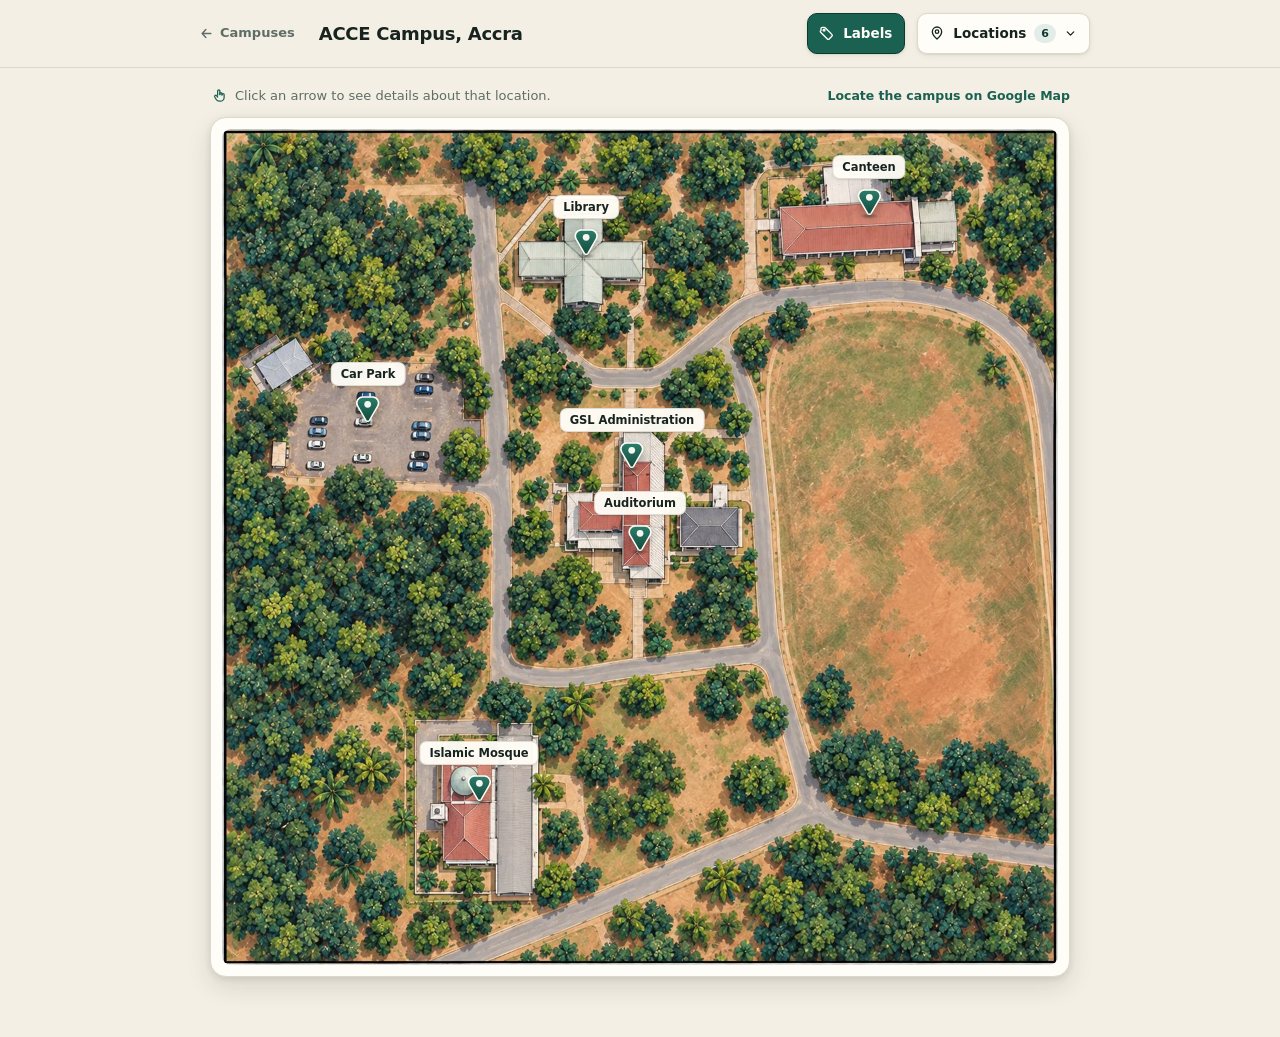
==== acce-campus-map.html @ d16c70fb "ACCE Campus update" ====
<!doctype html>
<html lang="en">
<head>
<meta charset="utf-8">
<meta name="viewport" content="width=device-width, initial-scale=1">
<title>ACCE Campus Map</title>
<meta name="description" content="Interactive map of the Ghana School of Law campus at Accra College of Education, East Legon.">
<link rel="stylesheet" href="assets/css/base.css">
<link rel="stylesheet" href="assets/css/map.css">
<link rel="stylesheet" href="assets/css/map-precinct.css">
<script src="assets/js/icons.js" defer></script>
<script src="assets/js/map-core.js" defer></script>
<script src="assets/data/acce.js" defer></script>
<script src="assets/js/precinct-map.js" defer></script>
</head>
<body>

<!-- Shared gradients for the pointer bodies. Referenced by fill:url(#id) in CSS. -->
<svg width="0" height="0" aria-hidden="true" style="position:absolute">
  <defs>
    <linearGradient id="gradGreen" x1="0" y1="0" x2="0" y2="1">
      <stop offset="0%" stop-color="#2c7d6a"/><stop offset="100%" stop-color="#124a3d"/>
    </linearGradient>
    <linearGradient id="gradGreenLit" x1="0" y1="0" x2="0" y2="1">
      <stop offset="0%" stop-color="#3d9a84"/><stop offset="100%" stop-color="#17604f"/>
    </linearGradient>
    <linearGradient id="gradGold" x1="0" y1="0" x2="0" y2="1">
      <stop offset="0%" stop-color="#eeb254"/><stop offset="100%" stop-color="#b1741f"/>
    </linearGradient>
  </defs>
</svg>

<header>
  <div class="wrap bar">
    <a class="back" href="campuses.html">
      <svg viewBox="0 0 24 24" fill="none" stroke="currentColor" stroke-width="2.2" stroke-linecap="round" stroke-linejoin="round" aria-hidden="true">
        <path d="M19 12H6M11 5.5L5 12l6 6.5"/>
      </svg>
      <span>Campuses</span>
    </a>
    <div class="title"><h1>ACCE Campus, Accra</h1></div>

    <button class="lbl-btn" id="btnLabels" type="button" aria-pressed="true" title="Show or hide the arrows and names">
      <svg viewBox="0 0 24 24" fill="none" stroke="currentColor" stroke-width="2" stroke-linecap="round" stroke-linejoin="round" aria-hidden="true">
        <path d="M3 8.4V5.5a2 2 0 0 1 2-2h2.9a2 2 0 0 1 1.4.6l10 10a2 2 0 0 1 0 2.8l-4 4a2 2 0 0 1-2.8 0l-10-10a2 2 0 0 1-.6-1.4z"/>
        <circle cx="7.6" cy="7.6" r="1.4"/>
      </svg>
      <span class="label">Labels</span>
    </button>

    <div class="browse">
      <button class="browse-btn" id="browseBtn" type="button" aria-expanded="false" aria-controls="browsePanel" aria-haspopup="listbox">
        <svg class="lead" viewBox="0 0 24 24" fill="none" stroke="currentColor" stroke-width="2" stroke-linecap="round" stroke-linejoin="round" aria-hidden="true">
          <path d="M12 21s7-6.1 7-11a7 7 0 1 0-14 0c0 4.9 7 11 7 11z"/><circle cx="12" cy="10" r="2.6"/>
        </svg>
        <span class="label">Locations</span>
        <span class="badge" id="badge">0</span>
        <svg class="chev" viewBox="0 0 24 24" fill="none" stroke="currentColor" stroke-width="2.4" stroke-linecap="round" stroke-linejoin="round" aria-hidden="true">
          <path d="M6 9l6 6 6-6"/>
        </svg>
      </button>

      <div class="panel" id="browsePanel" hidden>
        <ul id="list" role="listbox" aria-label="Campus locations"></ul>
      </div>
    </div>
  </div>
</header>

<div class="wrap">
  <main>
    <p class="hint">
      <svg viewBox="0 0 24 24" fill="none" stroke="currentColor" stroke-width="2" stroke-linecap="round" stroke-linejoin="round" aria-hidden="true">
        <path d="M9 11.5V4.8a1.8 1.8 0 1 1 3.6 0v5.4"/>
        <path d="M12.6 10.6V9a1.7 1.7 0 1 1 3.4 0v1.9"/>
        <path d="M16 11.2v-.7a1.7 1.7 0 1 1 3.4 0V15a6 6 0 0 1-6 6h-1.7a6 6 0 0 1-5.2-3l-2.1-3.6a1.8 1.8 0 0 1 3-2l1.6 2"/>
      </svg>
      Click an arrow to see details about that location.
      <a class="campus-gps" href="https://www.google.com/maps?q=5.65785,-0.16108"
         target="_blank" rel="noopener">Locate the campus on Google Map</a>
    </p>

    <div class="stage">
      <div class="canvas" id="canvas">
        <img class="plan" id="plan" src="assets/img/acce/acce-campus-plan.webp" alt="Illustrated plan of the Accra College of Education campus">
        <!-- viewBox must match the coordinate space the landmark data uses. -->
        <svg class="landmarks" id="landmarks" viewBox="0 0 1254 1254" preserveAspectRatio="none" aria-hidden="true"></svg>
        <div class="pins" id="pins"></div>
        <div class="info" id="info" role="dialog" aria-labelledby="info-title" hidden></div>
      </div>
    </div>
  </main>
</div>

</body>
</html>
---- assets/css/base.css ----
/* =============================================================================
   base.css — design tokens, reset and page shell.
   Loaded first by every page in the site.
   ========================================================================== */

:root{
  /* palette */
  --ink:#17231f;
  --muted:#5f6d67;
  --paper:#f4efe4;
  --surface:#fffdf7;
  --line:#ded8cb;
  --green:#1a6152;
  --green-700:#0d392f;
  --green-100:#e2ece8;
  --gold:#d29433;
  --gold-700:#8a5f1c;

  /* elevation */
  --shadow-sm:0 1px 2px rgba(23,35,31,.10), 0 2px 6px rgba(23,35,31,.06);
  --shadow-md:0 2px 6px rgba(23,35,31,.10), 0 10px 24px rgba(23,35,31,.12);
  --shadow-lg:0 6px 16px rgba(23,35,31,.14), 0 28px 56px rgba(23,35,31,.20);

  /* type — Fraunces carries the display voice on the pages that load it; the
     system sans stays the UI and reading face everywhere. */
  --display:"Fraunces",ui-serif,Georgia,"Times New Roman",serif;

  /* motion */
  --spring:cubic-bezier(.34,1.56,.64,1);
  --ease:cubic-bezier(.16,1,.3,1);

  /* layout — pages override this to widen the content column */
  --wrap:900px;
}

/* ---------- reset ---------- */
*{
  box-sizing:border-box;
  scrollbar-width:thin;
  scrollbar-color:#c7c0b1 transparent;
}
html{-webkit-text-size-adjust:100%}
body{
  margin:0; background:var(--paper); color:var(--ink);
  font:400 16px/1.55 ui-sans-serif,system-ui,"Segoe UI",Roboto,"Helvetica Neue",sans-serif;
  -webkit-font-smoothing:antialiased;
}

/* Browser surfaces themed from the palette rather than left at defaults. */
::selection{background:var(--green-100); color:var(--green-700)}
:focus-visible{outline:2px solid var(--green); outline-offset:2px; border-radius:6px}
::-webkit-scrollbar{width:10px; height:10px}
::-webkit-scrollbar-thumb{
  background:#c7c0b1; border-radius:99px;
  border:3px solid transparent; background-clip:content-box;
}
::-webkit-scrollbar-thumb:hover{background:#a9a294; background-clip:content-box}

/* ---------- shell ---------- */
.wrap{max-width:var(--wrap); margin:0 auto; padding:0 20px}

@media(max-width:720px){
  .wrap{padding:0 13px}
}
---- assets/css/map.css ----
/* =============================================================================
   map.css — the interactive campus map shell, shared by every map page.
   Requires base.css. A page then loads exactly one variant stylesheet:
   map-makola.css (traced building footprints) or map-precinct.css (halos).
   ========================================================================== */

/* ---------- header ---------- */
header{
  position:sticky; top:0; z-index:60;
  background:rgba(244,239,228,.9); backdrop-filter:blur(12px);
  border-bottom:1px solid var(--line);
}
.bar{display:flex; align-items:center; gap:12px; padding:13px 0}
.back{
  display:flex; align-items:center; gap:6px; flex:none;
  padding:7px 11px 7px 8px; border-radius:9px; text-decoration:none;
  font-size:13px; font-weight:600; color:var(--muted);
  border:1px solid transparent; transition:background-color .16s, color .16s;
}
.back:hover{background:var(--green-100); color:var(--green-700)}
.back svg{width:15px; height:15px}
.title{min-width:0; margin-right:auto}
.title h1{
  margin:0; font-size:18px; font-weight:650; letter-spacing:-.015em;
  white-space:nowrap; overflow:hidden; text-overflow:ellipsis;
}

/* ---------- header pill buttons ---------- */
.lbl-btn,.browse-btn{
  display:flex; align-items:center; gap:8px; flex:none;
  padding:9px 12px 9px 11px; font:inherit; font-size:13.5px; font-weight:600;
  color:var(--ink); background:var(--surface); cursor:pointer;
  border:1px solid var(--line); border-radius:10px; box-shadow:var(--shadow-sm);
  transition:border-color .16s, box-shadow .16s, background-color .16s, color .16s;
}
.lbl-btn:hover,.browse-btn:hover{border-color:rgba(26,97,82,.55); box-shadow:var(--shadow-md)}
.lbl-btn[aria-pressed="true"],
.browse-btn[aria-expanded="true"]{background:var(--green); color:#fffdf7; border-color:var(--green-700)}
.lbl-btn svg,.browse-btn .lead{width:16px; height:16px; flex:none}
.browse-btn .chev{width:13px; height:13px; flex:none; transition:transform .26s var(--ease)}
.browse-btn[aria-expanded="true"] .chev{transform:rotate(180deg)}
.badge{
  padding:1px 7px; border-radius:99px; font-size:11px; font-weight:650;
  background:var(--green-100); color:var(--green-700); font-variant-numeric:tabular-nums;
}
.browse-btn[aria-expanded="true"] .badge{background:rgba(255,253,247,.2); color:#fffdf7}

/* ---------- locations dropdown ---------- */
.browse{position:relative; flex:none}
.panel{
  position:absolute; top:calc(100% + 9px); right:0; width:340px; z-index:70;
  background:var(--surface); border:1px solid var(--line);
  border-radius:13px; box-shadow:var(--shadow-lg); overflow:hidden;
  animation:drop .24s var(--ease) both;
}
.panel[hidden]{display:none}
@keyframes drop{
  from{opacity:0; transform:translateY(-8px) scale(.98)}
  to  {opacity:1; transform:none}
}

/* Bounded so the panel never blankets the map behind it. */
#list{
  list-style:none; margin:0; padding:7px;
  max-height:min(42vh, 320px); overflow:auto; overscroll-behavior:contain;
  display:flex; flex-direction:column; gap:3px;
}
#list button{
  width:100%; display:flex; align-items:center; gap:10px;
  text-align:left; cursor:pointer; font:inherit; color:inherit;
  background:none; border:0; border-radius:9px; padding:9px;
  transition:background-color .13s;
}
#list button:hover,#list button.active{background:var(--green-100)}
#list button[aria-current="true"]{background:#f8ecd8}
#list .glyph{
  flex:none; width:25px; height:25px; border-radius:7px;
  display:grid; place-items:center; background:var(--green-100); color:var(--green);
}
#list button:hover .glyph,#list button.active .glyph{background:var(--surface)}
#list button[aria-current="true"] .glyph{background:var(--surface); color:var(--gold-700)}
#list .glyph svg{width:14px; height:14px}
#list .txt{min-width:0}
#list b{
  display:block; font-weight:600; font-size:13.5px; letter-spacing:-.005em;
  overflow:hidden; text-overflow:ellipsis; white-space:nowrap;
}
#list small{
  display:block; color:var(--muted); font-size:12px;
  overflow:hidden; text-overflow:ellipsis; white-space:nowrap;
}

/* ---------- map stage ---------- */
main{padding:18px 0 60px}
.hint{
  display:flex; align-items:center; flex-wrap:wrap; gap:8px;
  margin:0 0 11px 2px; font-size:13px; color:var(--muted);
}
.hint svg{width:15px; height:15px; flex:none; color:var(--green)}
.campus-gps{margin-left:auto; font-size:12.5px; font-weight:600; color:var(--green); text-decoration:none}
.campus-gps:hover{text-decoration:underline}
@media(max-width:620px){ .campus-gps{margin-left:0; flex:1 1 100%} }

.stage{
  position:relative; background:var(--surface);
  border:1px solid var(--line); border-radius:16px;
  padding:11px; box-shadow:var(--shadow-md);
}
.canvas{position:relative; border-radius:9px; overflow:hidden; background:#efe6e6}

/* ---------- bouncing map pointers ----------
   The tip of each pointer rests on its plan coordinate, so .pin is anchored
   bottom-centre. .bob carries the loop; .ground stays planted and shrinks as
   the pointer lifts, which is what actually sells the height. */
.pins{position:absolute; inset:0; z-index:1}
.pins.off .pin{display:none}
.pins.off .pin.on{display:flex}   /* a place picked from the list still shows */

.pin{
  position:absolute; transform:translate(-50%,-100%);
  display:flex; flex-direction:column; align-items:center;
  padding:0; border:0; background:none; cursor:pointer;
  font:inherit; color:inherit; line-height:1;
}
.bob{
  display:flex; flex-direction:column; align-items:center; gap:5px;
  will-change:transform;
  animation:bob var(--dur,2s) ease-in-out var(--d,0ms) infinite;
}
@keyframes bob{
  0%,100%{transform:translateY(0)}
  50%    {transform:translateY(-13px)}
}
.ground{
  width:19px; height:6px; margin-top:-3px; border-radius:50%;
  background:radial-gradient(ellipse at center, rgba(23,35,31,.45), rgba(23,35,31,0) 72%);
  animation:groundshadow var(--dur,2s) ease-in-out var(--d,0ms) infinite;
}
@keyframes groundshadow{
  0%,100%{transform:scale(1);   opacity:.85}
  50%    {transform:scale(.66); opacity:.4}
}
.arrow{display:block; width:28px; height:32px; filter:drop-shadow(0 3px 4px rgba(23,35,31,.33))}
.arrow .body{fill:url(#gradGreen); stroke:#fffdf7; stroke-width:1.6}
.arrow .eye{fill:#fffdf7; opacity:.95}

/* Full building names, wrapped to keep each chip narrow enough not to
   collide with its neighbours. Each variant sets its own width and backdrop. */
.chip{
  padding:4px 9px; border-radius:7px;
  text-align:center; text-wrap:balance; line-height:1.22;
  font-size:11.5px; font-weight:600; letter-spacing:-.005em; color:var(--ink);
  box-shadow:var(--shadow-sm);
  transition:background-color .2s var(--ease), color .2s var(--ease),
             border-color .2s, box-shadow .28s var(--ease), transform .3s var(--spring);
}

/* hover / keyboard focus: bounce faster, and light the chip up */
.pin:hover,.pin:focus-visible{z-index:4}
.pin:hover .bob,.pin:focus-visible .bob,.pin.hot .bob,
.pin:hover .ground,.pin:focus-visible .ground,.pin.hot .ground{animation-duration:1.05s}
.pin:hover .chip,.pin:focus-visible .chip,.pin.hot .chip{
  transform:scale(1.08); background:var(--green); color:#fffdf7;
  border-color:var(--green-700); box-shadow:var(--shadow-md);
}
.pin:hover .arrow .body,.pin:focus-visible .arrow .body,.pin.hot .arrow .body{fill:url(#gradGreenLit)}
.pin:focus-visible{outline:none}
.pin:focus-visible .chip{outline:2px solid var(--green); outline-offset:3px}

/* selected: the pointer stops bouncing and plants itself. Closing the card
   puts it back in the loop. */
.pin.on{z-index:5}
.pin.on .bob{animation:land .5s var(--spring) both}
.pin.on .ground{animation:none; transform:scale(1.05); opacity:.9}
@keyframes land{
  0%  {transform:translateY(-13px)}
  60% {transform:translateY(2px)}
  100%{transform:translateY(0)}
}
.pin.on .arrow{width:32px; height:37px; filter:drop-shadow(0 4px 7px rgba(23,35,31,.38))}
.pin.on .arrow .body{fill:url(#gradGold); stroke:#fffdf7}
.pin.on .chip{
  transform:scale(1.08); background:var(--gold); color:#2a1c05;
  border-color:var(--gold-700); box-shadow:var(--shadow-md);
}

/* nothing loops while the map is off screen */
.canvas.rest .bob,.canvas.rest .ground{animation-play-state:paused}

/* ---------- anchored details card ---------- */
.info{
  position:absolute; z-index:30;
  left:var(--px); top:var(--py); width:314px;
  background:var(--surface); border:1px solid var(--line);
  border-radius:14px; box-shadow:var(--shadow-lg);
  transform-origin:var(--ox,0%) var(--oy,50%);
  animation:pop .36s var(--ease) both;
  max-height:calc(100% - 20px); overscroll-behavior:contain;   /* never blanket the map */
}
.info[hidden]{display:none}
@keyframes pop{
  from{opacity:0; transform:scale(.93) translateY(6px)}
  to  {opacity:1; transform:none}
}
.info h2{margin:0 30px 6px 0; font-size:16px; font-weight:680; letter-spacing:-.012em; line-height:1.3}
.info h3{
  margin:15px 0 8px; font-size:11px; font-weight:650;
  text-transform:uppercase; letter-spacing:.085em; color:var(--muted);
}

.facts{display:flex; flex-wrap:wrap; gap:6px}
.fact{
  display:inline-flex; align-items:center; gap:6px;
  padding:4px 10px 4px 8px; border-radius:99px;
  font-size:12px; font-weight:550; color:var(--green-700); background:var(--green-100);
}
.fact svg{width:13px; height:13px; flex:none}

.where{
  margin:12px 0 0; padding:11px 12px; border-radius:10px;
  background:var(--paper); font-size:13px; line-height:1.5; color:var(--ink);
}
.where b{
  display:block; font-size:11px; font-weight:650; text-transform:uppercase;
  letter-spacing:.085em; color:var(--muted); margin-bottom:4px;
}

/* What is inside a building. Used by both map types. */
.rooms{margin:0; padding:0; list-style:none; font-size:13.5px}
.rooms li{
  padding:5px 0 5px 15px; position:relative; line-height:1.4;
  border-top:1px solid rgba(222,216,203,.65);
}
.rooms li:first-child{border-top:0}
.rooms li::before{
  content:""; position:absolute; left:2px; top:12px;
  width:5px; height:5px; border-radius:99px; background:var(--line);
}
.rooms li.match{font-weight:600; color:var(--gold-700)}
.rooms li.match::before{background:var(--gold)}

.close{
  position:absolute; top:11px; right:11px;
  display:grid; place-items:center; width:29px; height:29px;
  border:0; border-radius:8px; background:none; color:var(--muted);
  cursor:pointer; transition:background-color .16s, color .16s;
}
.close:hover{background:var(--green-100); color:var(--green-700)}
.close svg{width:15px; height:15px}

/* ---------- narrow screens ---------- */
@media(max-width:720px){
  .bar{gap:9px; padding:11px 0}
  .title h1{font-size:16px}
  .back span,.lbl-btn .label,.browse-btn .label{display:none}
  .lbl-btn,.browse-btn{padding:8px 10px}
  .panel{position:fixed; left:13px; right:13px; top:auto; width:auto}
  #list{max-height:30vh}         /* the map stays visible behind the panel */
  .hint{font-size:12px}
  .arrow{width:23px; height:27px}
  .pin .chip{display:none}
  .pin.on .chip,.pin.hot .chip{display:block}
  .info{
    position:fixed; left:0; right:0; bottom:0; top:auto; width:auto;
    border-radius:16px 16px 0 0; max-height:62vh; overflow-y:auto;
    animation:sheet .34s var(--ease) both;
  }
  @keyframes sheet{from{opacity:0; transform:translateY(24px)} to{opacity:1; transform:none}}
}

/* Reduced motion: the loop is decorative, so it goes. Selection feedback,
   which carries meaning, stays. */
@media(prefers-reduced-motion:reduce){
  .bob,.ground,.pin.on .bob{animation:none !important; transform:none !important}
  .info,.panel{animation-duration:.01ms}
  .pin:hover .chip,.pin.hot .chip,.pin.on .chip{transform:none}
}
---- assets/css/map-precinct.css ----
/* =============================================================================
   map-precinct.css — the illustrated precinct maps (GIMPA and KNUST).
   Requires base.css and map.css, and must load after both.

   These campuses have no traced building footprints, so a venue is marked by
   a soft halo under its pointer rather than by an outline, and the plan is
   annotated with static road and landmark names.
   ========================================================================== */

/* ---------- the plan ----------
   No fixed aspect ratio: the plan image sets the height, so these pages work
   whatever dimensions the illustration turns out to be. */
.canvas img.plan{display:block; width:100%; height:auto; filter:saturate(.92)}
.pins{z-index:2}

/* ---------- halo in place of a building outline ---------- */
.halo{
  position:absolute; width:var(--r,12%); aspect-ratio:1;
  transform:translate(-50%,-50%); border-radius:50%; pointer-events:none;
  background:radial-gradient(circle, rgba(26,97,82,.30), rgba(26,97,82,.10) 55%, rgba(26,97,82,0) 72%);
  opacity:0; transition:opacity .25s var(--ease);
}
.halo.hot{opacity:1}
.halo.on{
  opacity:1;
  background:radial-gradient(circle, rgba(210,148,51,.52), rgba(210,148,51,.18) 55%, rgba(210,148,51,0) 72%);
}
.halo.on::after{
  content:""; position:absolute; inset:14%; border-radius:50%;
  border:2.5px solid var(--gold); animation:pulse 1.9s var(--ease) infinite;
}
@keyframes pulse{
  0%  {transform:scale(.72); opacity:.95}
  70% {transform:scale(1.25); opacity:0}
  100%{opacity:0}
}
.canvas.rest .halo::after{animation-play-state:paused}

/* ---------- static map labels ----------
   Roads and landmarks, named the way a printed map names them.
   No arrow, no hit area, no detail card. */
.landmarks{position:absolute; inset:0; width:100%; height:100%; pointer-events:none; z-index:1}
.landmarks text{
  paint-order:stroke fill; stroke:#fffdf7; stroke-width:5; stroke-linejoin:round;
  font-family:ui-sans-serif,system-ui,"Segoe UI",Roboto,sans-serif;
}
.landmarks .road{fill:#6b563c; font-size:21px; font-weight:600; letter-spacing:1.6px; text-transform:uppercase}
.landmarks .spot{fill:#3d4034; font-size:20px; font-weight:550; letter-spacing:.2px}
.canvas.nolabels .landmarks{display:none}
@media(max-width:620px){ .landmarks{display:none} }   /* too small to read */

/* ---------- pointer chip ----------
   Wider and near-opaque: these venues are far apart, and the illustrated plan
   is busy enough that a translucent chip would not read. */
.chip{
  max-width:150px;
  background:rgba(255,253,247,.96);
  border:1px solid rgba(222,216,203,.9);
}

/* ---------- details card ----------
   Padding lives on .pad so the photograph can run edge to edge. */
.info{padding:0 0 15px; overflow:hidden; overflow-y:auto}
.pad{padding:15px 17px 0}
/* Declaring a ratio reserves the right space before the file arrives; without
   it the card is measured short on a fresh load and anchored as though it
   were, which clips it. Letterboxed rather than square so a card carrying a
   long list of rooms still fits inside the map. */
.shot{
  display:block; width:100%; aspect-ratio:16/10; object-fit:cover;
  background:var(--paper); border-bottom:1px solid var(--line);
}
.shot.missing{display:none}   /* set by the script when the artwork is absent */
.info .sub{margin:0 0 11px; font-size:13px; line-height:1.45; color:var(--muted)}

.classes{margin:0; padding:0; list-style:none}
.classes li{
  padding:8px 10px; margin-bottom:5px; border-radius:9px;
  background:#f8ecd8; font-size:13px; line-height:1.4;
}
.classes li:last-child{margin-bottom:0}
.classes b{
  display:block; font-size:11px; font-weight:650; letter-spacing:.05em;
  text-transform:uppercase; color:var(--gold-700); margin-bottom:2px;
}
.classes span{display:block; font-weight:600; color:var(--ink)}
.classes small{display:block; margin-top:2px; font-size:12px; color:var(--muted)}

.coords{display:flex; align-items:baseline; gap:8px; margin:10px 0 0; font-size:12.5px; color:var(--ink)}
.coords b{
  font-size:11px; font-weight:650; text-transform:uppercase;
  letter-spacing:.085em; color:var(--muted); flex:none;
}
.coords span{font-variant-numeric:tabular-nums; letter-spacing:-.01em}

.maps{
  display:flex; align-items:center; justify-content:center; gap:8px;
  margin-top:13px; padding:11px 14px; border-radius:10px;
  font-size:13.5px; font-weight:650; text-decoration:none;
  color:#fffdf7; background:var(--green); border:1px solid var(--green-700);
  box-shadow:var(--shadow-sm);
  transition:background-color .16s, transform .16s var(--ease), box-shadow .16s;
}
.maps:hover{background:var(--green-700); transform:translateY(-1px); box-shadow:var(--shadow-md)}
.maps svg{width:15px; height:15px; flex:none}

/* The close button sits over the photograph, so it needs its own ground. */
.close{
  width:30px; height:30px;
  background:rgba(255,253,247,.92); color:var(--ink); box-shadow:var(--shadow-sm);
}

/* ---------- narrow screens ---------- */
@media(max-width:720px){
  .info{max-height:64vh}
}

@media(prefers-reduced-motion:reduce){
  .halo.on::after{animation:none}
}
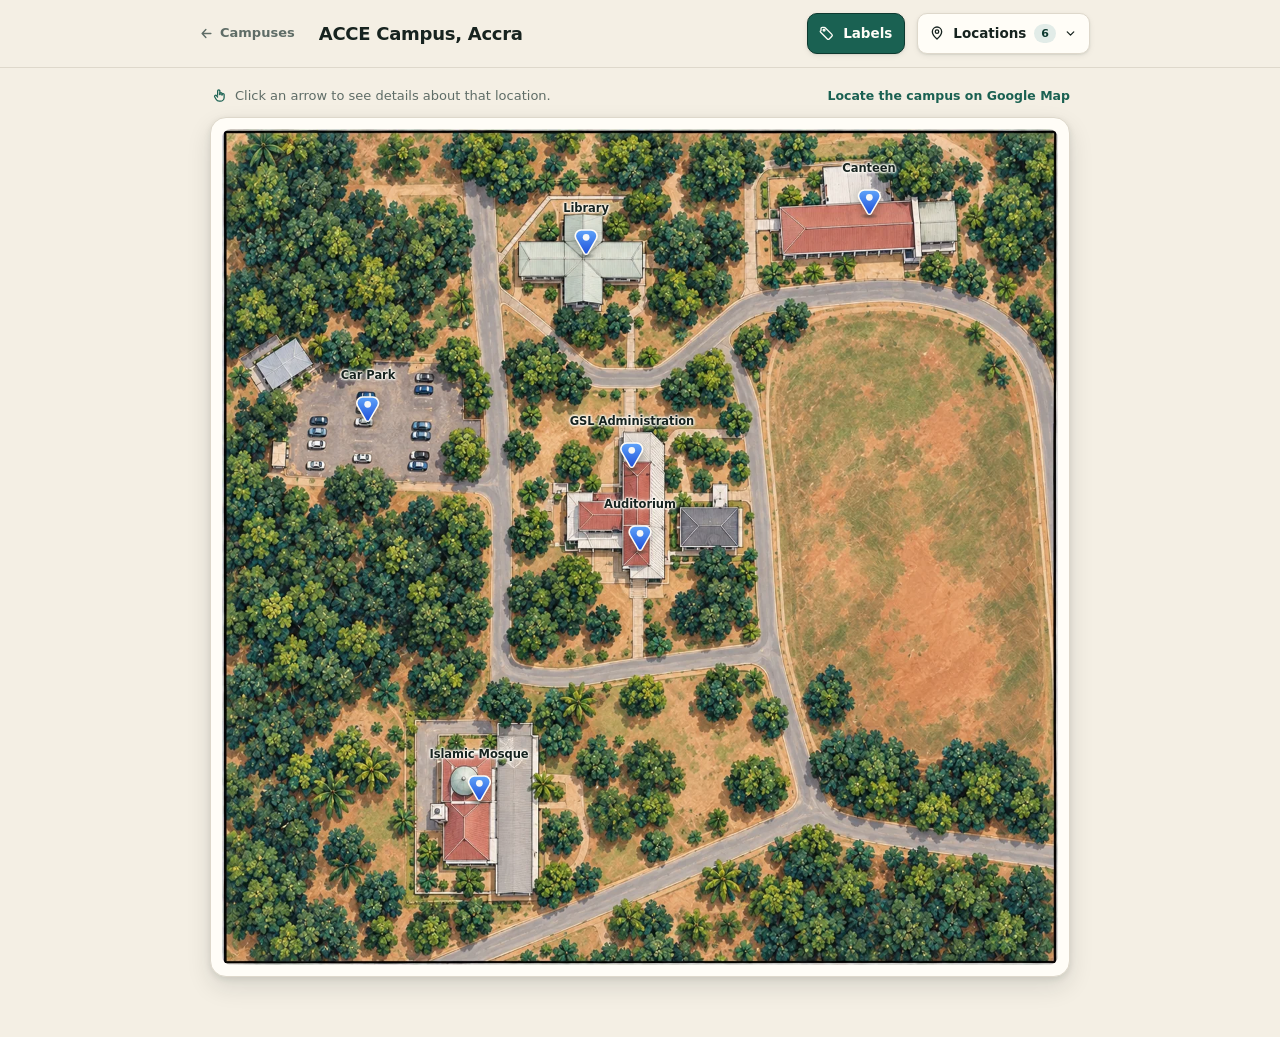
==== commit e372b580: "update on color of arrows" ====
--- a/acce-campus-map.html
+++ b/acce-campus-map.html
@@ -13,7 +13,7 @@
 <script src="assets/data/acce.js" defer></script>
 <script src="assets/js/precinct-map.js" defer></script>
 </head>
-<body>
+<body class="campus-acce">
 
 <!-- Shared gradients for the pointer bodies. Referenced by fill:url(#id) in CSS. -->
 <svg width="0" height="0" aria-hidden="true" style="position:absolute">
@@ -26,6 +26,12 @@
     </linearGradient>
     <linearGradient id="gradGold" x1="0" y1="0" x2="0" y2="1">
       <stop offset="0%" stop-color="#eeb254"/><stop offset="100%" stop-color="#b1741f"/>
+    </linearGradient>
+    <linearGradient id="gradPin" x1="0" y1="0" x2="0" y2="1">
+      <stop offset="0%" stop-color="#60a5fa"/><stop offset="100%" stop-color="#1d4ed8"/>
+    </linearGradient>
+    <linearGradient id="gradPinLit" x1="0" y1="0" x2="0" y2="1">
+      <stop offset="0%" stop-color="#93c5fd"/><stop offset="100%" stop-color="#2563eb"/>
     </linearGradient>
   </defs>
 </svg>
--- a/assets/css/map.css
+++ b/assets/css/map.css
@@ -3,6 +3,39 @@
    Requires base.css. A page then loads exactly one variant stylesheet:
    map-makola.css (traced building footprints) or map-precinct.css (halos).
    ========================================================================== */
+
+/* Each campus uses a marker colour chosen for contrast with its own plan.
+   These variables also drive the linked hover and selected highlights. */
+:root{
+  --marker:#5b4bdb;
+  --marker-strong:#4032a3;
+  --marker-rgb:91,75,219;
+}
+.campus-acce{
+  --marker:#2563eb;
+  --marker-strong:#1d4ed8;
+  --marker-rgb:37,99,235;
+}
+.campus-gimpa{
+  --marker:#d94f3d;
+  --marker-strong:#a93229;
+  --marker-rgb:217,79,61;
+}
+.campus-knust{
+  --marker:#6d4aff;
+  --marker-strong:#4932b3;
+  --marker-rgb:109,74,255;
+}
+.campus-makola{
+  --marker:#007c83;
+  --marker-strong:#005b62;
+  --marker-rgb:0,124,131;
+}
+.campus-upsa{
+  --marker:#673ab7;
+  --marker-strong:#45227f;
+  --marker-rgb:103,58,183;
+}
 
 /* ---------- header ---------- */
 header{
@@ -141,18 +174,29 @@
   50%    {transform:scale(.66); opacity:.4}
 }
 .arrow{display:block; width:28px; height:32px; filter:drop-shadow(0 3px 4px rgba(23,35,31,.33))}
-.arrow .body{fill:url(#gradGreen); stroke:#fffdf7; stroke-width:1.6}
+.arrow .body{fill:url(#gradPin); stroke:#fffdf7; stroke-width:1.6}
 .arrow .eye{fill:#fffdf7; opacity:.95}
 
 /* Full building names, wrapped to keep each chip narrow enough not to
-   collide with its neighbours. Each variant sets its own width and backdrop. */
+   collide with its neighbours. Each variant sets its own width.
+
+   At rest the name carries no plate at all — a panel behind fifteen labels
+   hides more of the plan than the labels are worth. Legibility comes from a
+   tight paper-coloured halo painted around the glyphs instead, which costs
+   only the few pixels the letters themselves occupy. The weight is up a step
+   because text with no card under it needs the extra body. */
 .chip{
   padding:4px 9px; border-radius:7px;
   text-align:center; text-wrap:balance; line-height:1.22;
-  font-size:11.5px; font-weight:600; letter-spacing:-.005em; color:var(--ink);
-  box-shadow:var(--shadow-sm);
+  font-size:11.5px; font-weight:650; letter-spacing:-.005em; color:var(--ink);
+  background:none; border-color:transparent;
+  text-shadow:
+     0   1px 2px rgba(255,253,247,.95),  0 -1px 2px rgba(255,253,247,.95),
+     1px 0   2px rgba(255,253,247,.95), -1px 0   2px rgba(255,253,247,.95),
+     0   0   6px rgba(255,253,247,.85);
   transition:background-color .2s var(--ease), color .2s var(--ease),
-             border-color .2s, box-shadow .28s var(--ease), transform .3s var(--spring);
+             border-color .2s, box-shadow .28s var(--ease),
+             text-shadow .2s var(--ease), transform .3s var(--spring);
 }
 
 /* hover / keyboard focus: bounce faster, and light the chip up */
@@ -160,12 +204,12 @@
 .pin:hover .bob,.pin:focus-visible .bob,.pin.hot .bob,
 .pin:hover .ground,.pin:focus-visible .ground,.pin.hot .ground{animation-duration:1.05s}
 .pin:hover .chip,.pin:focus-visible .chip,.pin.hot .chip{
-  transform:scale(1.08); background:var(--green); color:#fffdf7;
-  border-color:var(--green-700); box-shadow:var(--shadow-md);
-}
-.pin:hover .arrow .body,.pin:focus-visible .arrow .body,.pin.hot .arrow .body{fill:url(#gradGreenLit)}
+  transform:scale(1.08); background:var(--marker-strong); color:#fffdf7;
+  border-color:var(--marker); box-shadow:var(--shadow-md); text-shadow:none;
+}
+.pin:hover .arrow .body,.pin:focus-visible .arrow .body,.pin.hot .arrow .body{fill:url(#gradPinLit)}
 .pin:focus-visible{outline:none}
-.pin:focus-visible .chip{outline:2px solid var(--green); outline-offset:3px}
+.pin:focus-visible .chip{outline:2px solid var(--marker); outline-offset:3px}
 
 /* selected: the pointer stops bouncing and plants itself. Closing the card
    puts it back in the loop. */
@@ -178,10 +222,10 @@
   100%{transform:translateY(0)}
 }
 .pin.on .arrow{width:32px; height:37px; filter:drop-shadow(0 4px 7px rgba(23,35,31,.38))}
-.pin.on .arrow .body{fill:url(#gradGold); stroke:#fffdf7}
+.pin.on .arrow .body{fill:url(#gradPinLit); stroke:#fffdf7}
 .pin.on .chip{
-  transform:scale(1.08); background:var(--gold); color:#2a1c05;
-  border-color:var(--gold-700); box-shadow:var(--shadow-md);
+  transform:scale(1.08); background:var(--marker-strong); color:#fffdf7;
+  border-color:var(--marker); box-shadow:var(--shadow-md); text-shadow:none;
 }
 
 /* nothing loops while the map is off screen */
--- a/assets/css/map-precinct.css
+++ b/assets/css/map-precinct.css
@@ -17,17 +17,17 @@
 .halo{
   position:absolute; width:var(--r,12%); aspect-ratio:1;
   transform:translate(-50%,-50%); border-radius:50%; pointer-events:none;
-  background:radial-gradient(circle, rgba(26,97,82,.30), rgba(26,97,82,.10) 55%, rgba(26,97,82,0) 72%);
+  background:radial-gradient(circle, rgba(var(--marker-rgb),.30), rgba(var(--marker-rgb),.10) 55%, rgba(var(--marker-rgb),0) 72%);
   opacity:0; transition:opacity .25s var(--ease);
 }
 .halo.hot{opacity:1}
 .halo.on{
   opacity:1;
-  background:radial-gradient(circle, rgba(210,148,51,.52), rgba(210,148,51,.18) 55%, rgba(210,148,51,0) 72%);
+  background:radial-gradient(circle, rgba(var(--marker-rgb),.52), rgba(var(--marker-rgb),.18) 55%, rgba(var(--marker-rgb),0) 72%);
 }
 .halo.on::after{
   content:""; position:absolute; inset:14%; border-radius:50%;
-  border:2.5px solid var(--gold); animation:pulse 1.9s var(--ease) infinite;
+  border:2.5px solid var(--marker); animation:pulse 1.9s var(--ease) infinite;
 }
 @keyframes pulse{
   0%  {transform:scale(.72); opacity:.95}
@@ -50,12 +50,11 @@
 @media(max-width:620px){ .landmarks{display:none} }   /* too small to read */
 
 /* ---------- pointer chip ----------
-   Wider and near-opaque: these venues are far apart, and the illustrated plan
-   is busy enough that a translucent chip would not read. */
+   Wider than Makola's, because these venues are far apart and carry longer
+   names. Like Makola it sits on the plan with no plate behind it, so nothing
+   underneath is covered; the halo set in map.css does the legibility work. */
 .chip{
   max-width:150px;
-  background:rgba(255,253,247,.96);
-  border:1px solid rgba(222,216,203,.9);
 }
 
 /* ---------- details card ----------
